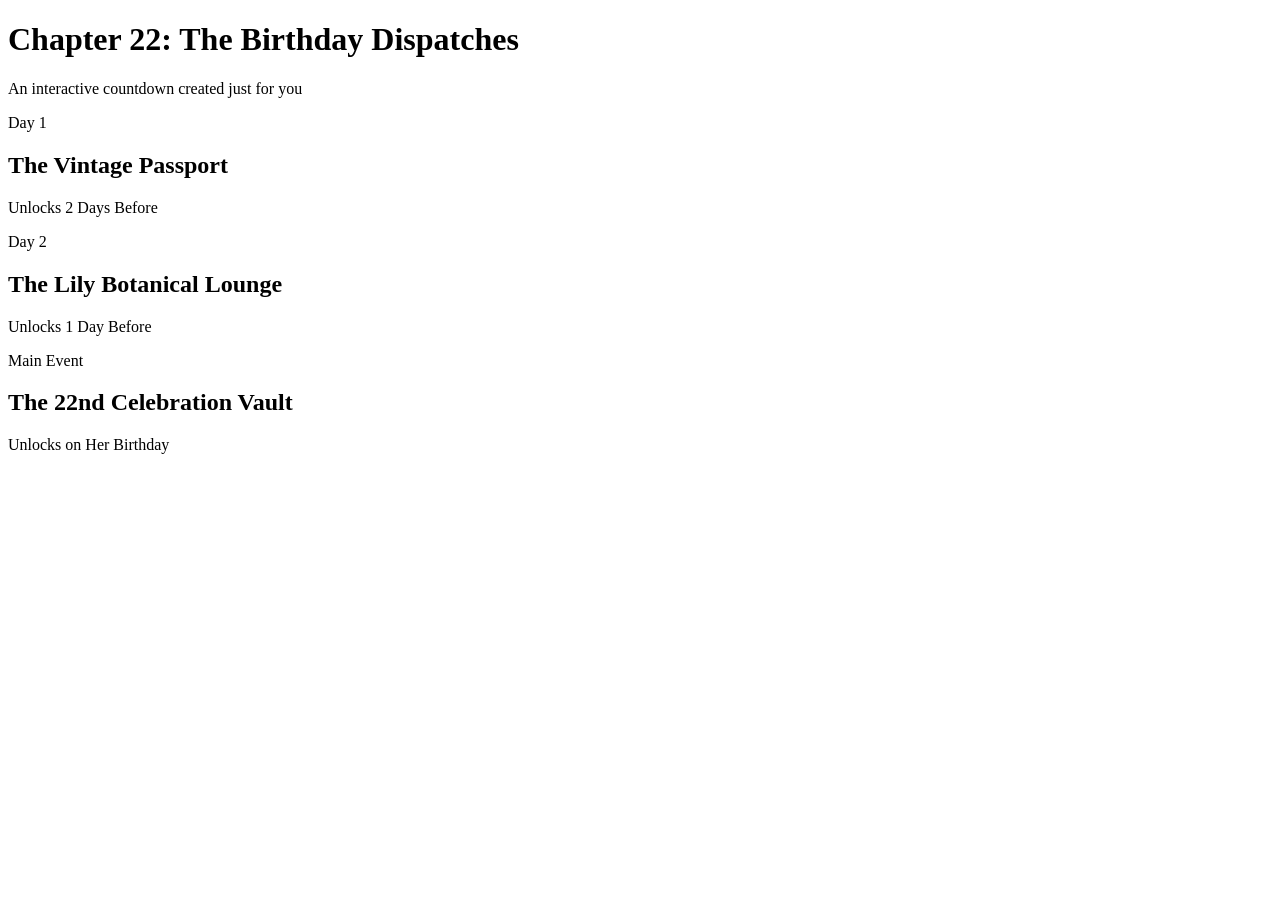
==== index.html @ edc041a7 "Rename 3 days index.html to index.html" ====
<!DOCTYPE html>
<html lang="en">
<head>
  <meta charset="UTF-8">
  <meta name="viewport" content="width=device-width, initial-scale=1.0">
  <title>A Vintage Celebration</title>
  <link rel="stylesheet" href="style.css">
</head>
<body>
  <div class="portal-container">
    <h1>Chapter 22: The Birthday Dispatches</h1>
    <p class="subtitle">An interactive countdown created just for you</p>

    <div class="cards-grid">
      <!-- Change the dates in openDay('YYYY-MM-DD', ...) to her actual birthday dates! -->
      <div class="card" onclick="openDay('2026-10-10', 'day1.html')">
        <span class="badge">Day 1</span>
        <h2>The Vintage Passport</h2>
        <p>Unlocks 2 Days Before</p>
      </div>

      <div class="card" onclick="openDay('2026-10-11', 'day2.html')">
        <span class="badge">Day 2</span>
        <h2>The Lily Botanical Lounge</h2>
        <p>Unlocks 1 Day Before</p>
      </div>

      <div class="card" onclick="openDay('2026-10-12', 'day3.html')">
        <span class="badge">Main Event</span>
        <h2>The 22nd Celebration Vault</h2>
        <p>Unlocks on Her Birthday</p>
      </div>
    </div>
  </div>

  <script>
    function openDay(targetDateStr, pageUrl) {
      const targetDate = new Date(targetDateStr + "T00:00:00");
      const now = new Date();

      if (now >= targetDate) {
        window.location.href = pageUrl;
      } else {
        alert("Patience! This vintage dispatch doesn't open until " + targetDate.toLocaleDateString());
      }
    }
  </script>
</body>
</html>
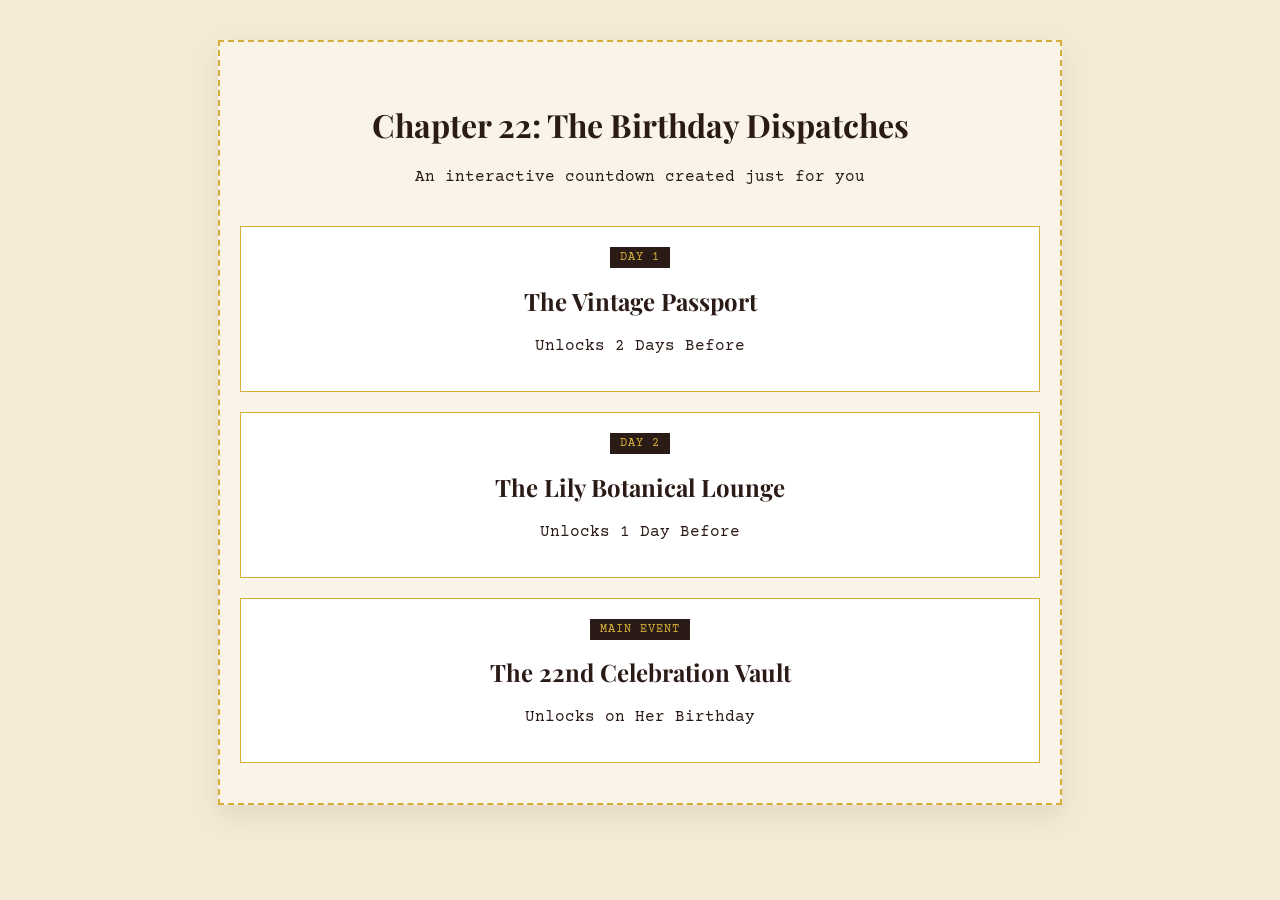
==== commit 29f6bfb3: "Simplify openDay function and update card links" ====
--- a/index.html
+++ b/index.html
@@ -12,20 +12,19 @@
     <p class="subtitle">An interactive countdown created just for you</p>
 
     <div class="cards-grid">
-      <!-- Change the dates in openDay('YYYY-MM-DD', ...) to her actual birthday dates! -->
-      <div class="card" onclick="openDay('2026-10-10', 'day1.html')">
+      <div class="card" onclick="openDay('day1.html')">
         <span class="badge">Day 1</span>
         <h2>The Vintage Passport</h2>
         <p>Unlocks 2 Days Before</p>
       </div>
 
-      <div class="card" onclick="openDay('2026-10-11', 'day2.html')">
+      <div class="card" onclick="openDay('day2.html')">
         <span class="badge">Day 2</span>
         <h2>The Lily Botanical Lounge</h2>
         <p>Unlocks 1 Day Before</p>
       </div>
 
-      <div class="card" onclick="openDay('2026-10-12', 'day3.html')">
+      <div class="card" onclick="openDay('day3.html')">
         <span class="badge">Main Event</span>
         <h2>The 22nd Celebration Vault</h2>
         <p>Unlocks on Her Birthday</p>
@@ -34,15 +33,9 @@
   </div>
 
   <script>
-    function openDay(targetDateStr, pageUrl) {
-      const targetDate = new Date(targetDateStr + "T00:00:00");
-      const now = new Date();
-
-      if (now >= targetDate) {
-        window.location.href = pageUrl;
-      } else {
-        alert("Patience! This vintage dispatch doesn't open until " + targetDate.toLocaleDateString());
-      }
+    function openDay(pageUrl) {
+      // Opens immediately without date check so you can test everything
+      window.location.href = pageUrl;
     }
   </script>
 </body>
--- a/style.css
+++ b/style.css
@@ -0,0 +1,54 @@
+@import url('https://fonts.googleapis.com/css2?family=Courier+Prime:ital,wght@0,400;0,700;1,400&family=Playfair+Display:ital,wght@0,600;1,400&display=swap');
+
+body {
+  background-color: #F4EAD5;
+  color: #2B1B17;
+  font-family: 'Courier Prime', monospace;
+  margin: 0;
+  padding: 40px 20px;
+  text-align: center;
+}
+
+h1, h2 {
+  font-family: 'Playfair Display', serif;
+  color: #2B1B17;
+}
+
+.portal-container {
+  max-width: 800px;
+  margin: 0 auto;
+  border: 2px dashed #D4AF37;
+  padding: 40px 20px;
+  background-color: #FAF4E8;
+  box-shadow: 0 10px 25px rgba(0,0,0,0.08);
+}
+
+.cards-grid {
+  display: flex;
+  flex-direction: column;
+  gap: 20px;
+  margin-top: 40px;
+}
+
+.card {
+  background: #FFFFFF;
+  border: 1px solid #D4AF37;
+  padding: 20px;
+  cursor: pointer;
+  transition: transform 0.2s ease, box-shadow 0.2s ease;
+  position: relative;
+}
+
+.card:hover {
+  transform: translateY(-3px);
+  box-shadow: 0 6px 15px rgba(212, 175, 55, 0.3);
+}
+
+.badge {
+  background: #2B1B17;
+  color: #D4AF37;
+  padding: 4px 10px;
+  font-size: 12px;
+  text-transform: uppercase;
+  letter-spacing: 1px;
+}
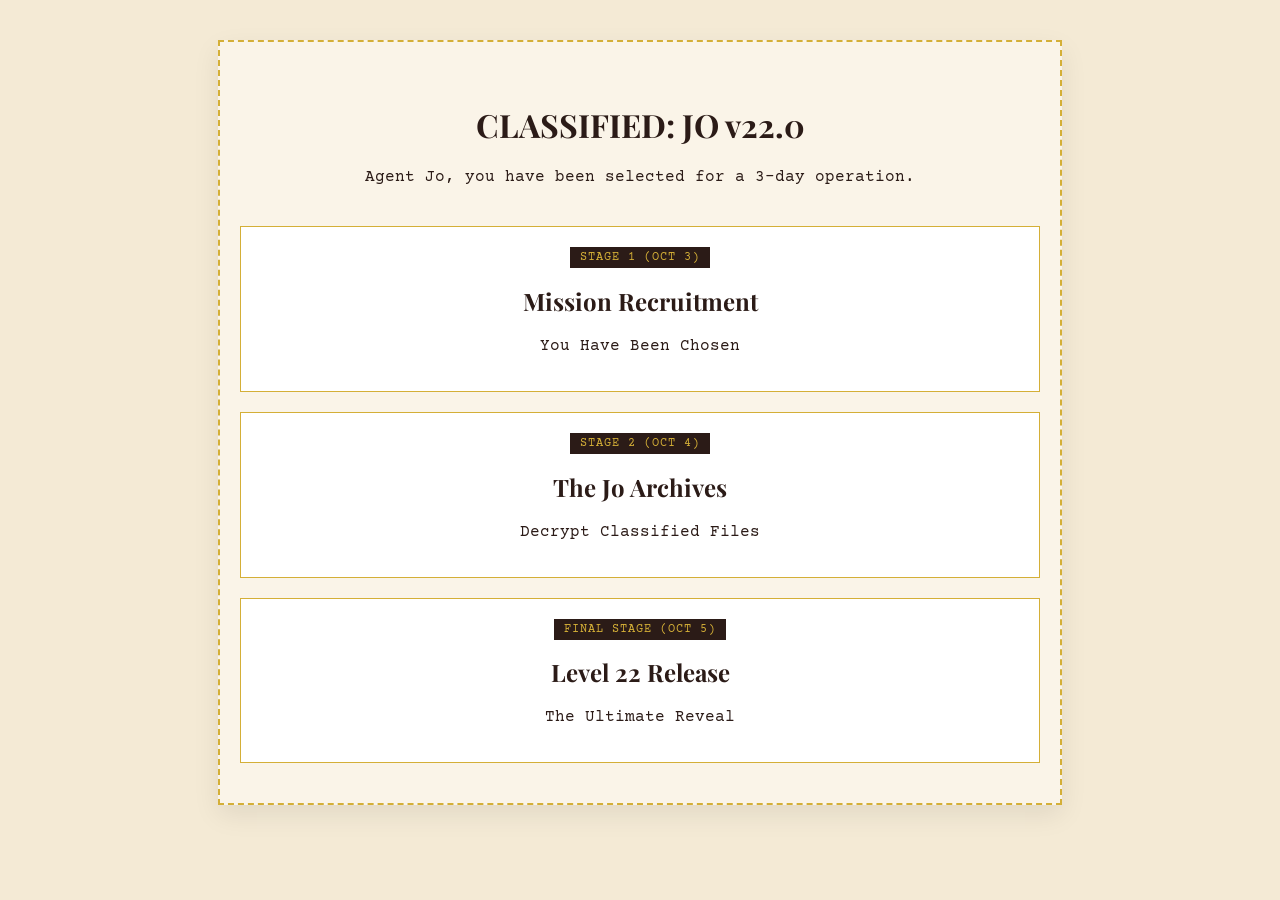
==== commit dc3b2476: "Update title and content for mission control theme" ====
--- a/index.html
+++ b/index.html
@@ -3,39 +3,51 @@
 <head>
   <meta charset="UTF-8">
   <meta name="viewport" content="width=device-width, initial-scale=1.0">
-  <title>A Vintage Celebration</title>
+  <title>JO v22.0: Mission Control</title>
   <link rel="stylesheet" href="style.css">
 </head>
 <body>
   <div class="portal-container">
-    <h1>Chapter 22: The Birthday Dispatches</h1>
-    <p class="subtitle">An interactive countdown created just for you</p>
+    <h1 id="portal-title" style="cursor: pointer;" title="Double-click for preview mode">CLASSIFIED: JO v22.0</h1>
+    <p class="subtitle">Agent Jo, you have been selected for a 3-day operation.</p>
 
     <div class="cards-grid">
-      <div class="card" onclick="openDay('day1.html')">
-        <span class="badge">Day 1</span>
-        <h2>The Vintage Passport</h2>
-        <p>Unlocks 2 Days Before</p>
+      <div class="card" onclick="openDay('2026-10-03', 'day1.html')">
+        <span class="badge">STAGE 1 (Oct 3)</span>
+        <h2>Mission Recruitment</h2>
+        <p>You Have Been Chosen</p>
       </div>
 
-      <div class="card" onclick="openDay('day2.html')">
-        <span class="badge">Day 2</span>
-        <h2>The Lily Botanical Lounge</h2>
-        <p>Unlocks 1 Day Before</p>
+      <div class="card" onclick="openDay('2026-10-04', 'day2.html')">
+        <span class="badge">STAGE 2 (Oct 4)</span>
+        <h2>The Jo Archives</h2>
+        <p>Decrypt Classified Files</p>
       </div>
 
-      <div class="card" onclick="openDay('day3.html')">
-        <span class="badge">Main Event</span>
-        <h2>The 22nd Celebration Vault</h2>
-        <p>Unlocks on Her Birthday</p>
+      <div class="card" onclick="openDay('2026-10-05', 'day3.html')">
+        <span class="badge">FINAL STAGE (Oct 5)</span>
+        <h2>Level 22 Release</h2>
+        <p>The Ultimate Reveal</p>
       </div>
     </div>
   </div>
 
   <script>
-    function openDay(pageUrl) {
-      // Opens immediately without date check so you can test everything
-      window.location.href = pageUrl;
+    const isPreview = new URLSearchParams(window.location.search).get('preview') === 'true';
+
+    document.getElementById('portal-title').addEventListener('dblclick', () => {
+      window.location.href = window.location.pathname + '?preview=true';
+    });
+
+    function openDay(targetDateStr, pageUrl) {
+      const targetDate = new Date(targetDateStr + "T00:00:00");
+      const now = new Date();
+
+      if (isPreview || now >= targetDate) {
+        window.location.href = pageUrl + (isPreview ? '?preview=true' : '');
+      } else {
+        alert("🔒 ACCESS DENIED, AGENT JO!\n\nThis mission phase unlocks on " + targetDate.toLocaleDateString() + ". Return then!");
+      }
     }
   </script>
 </body>
